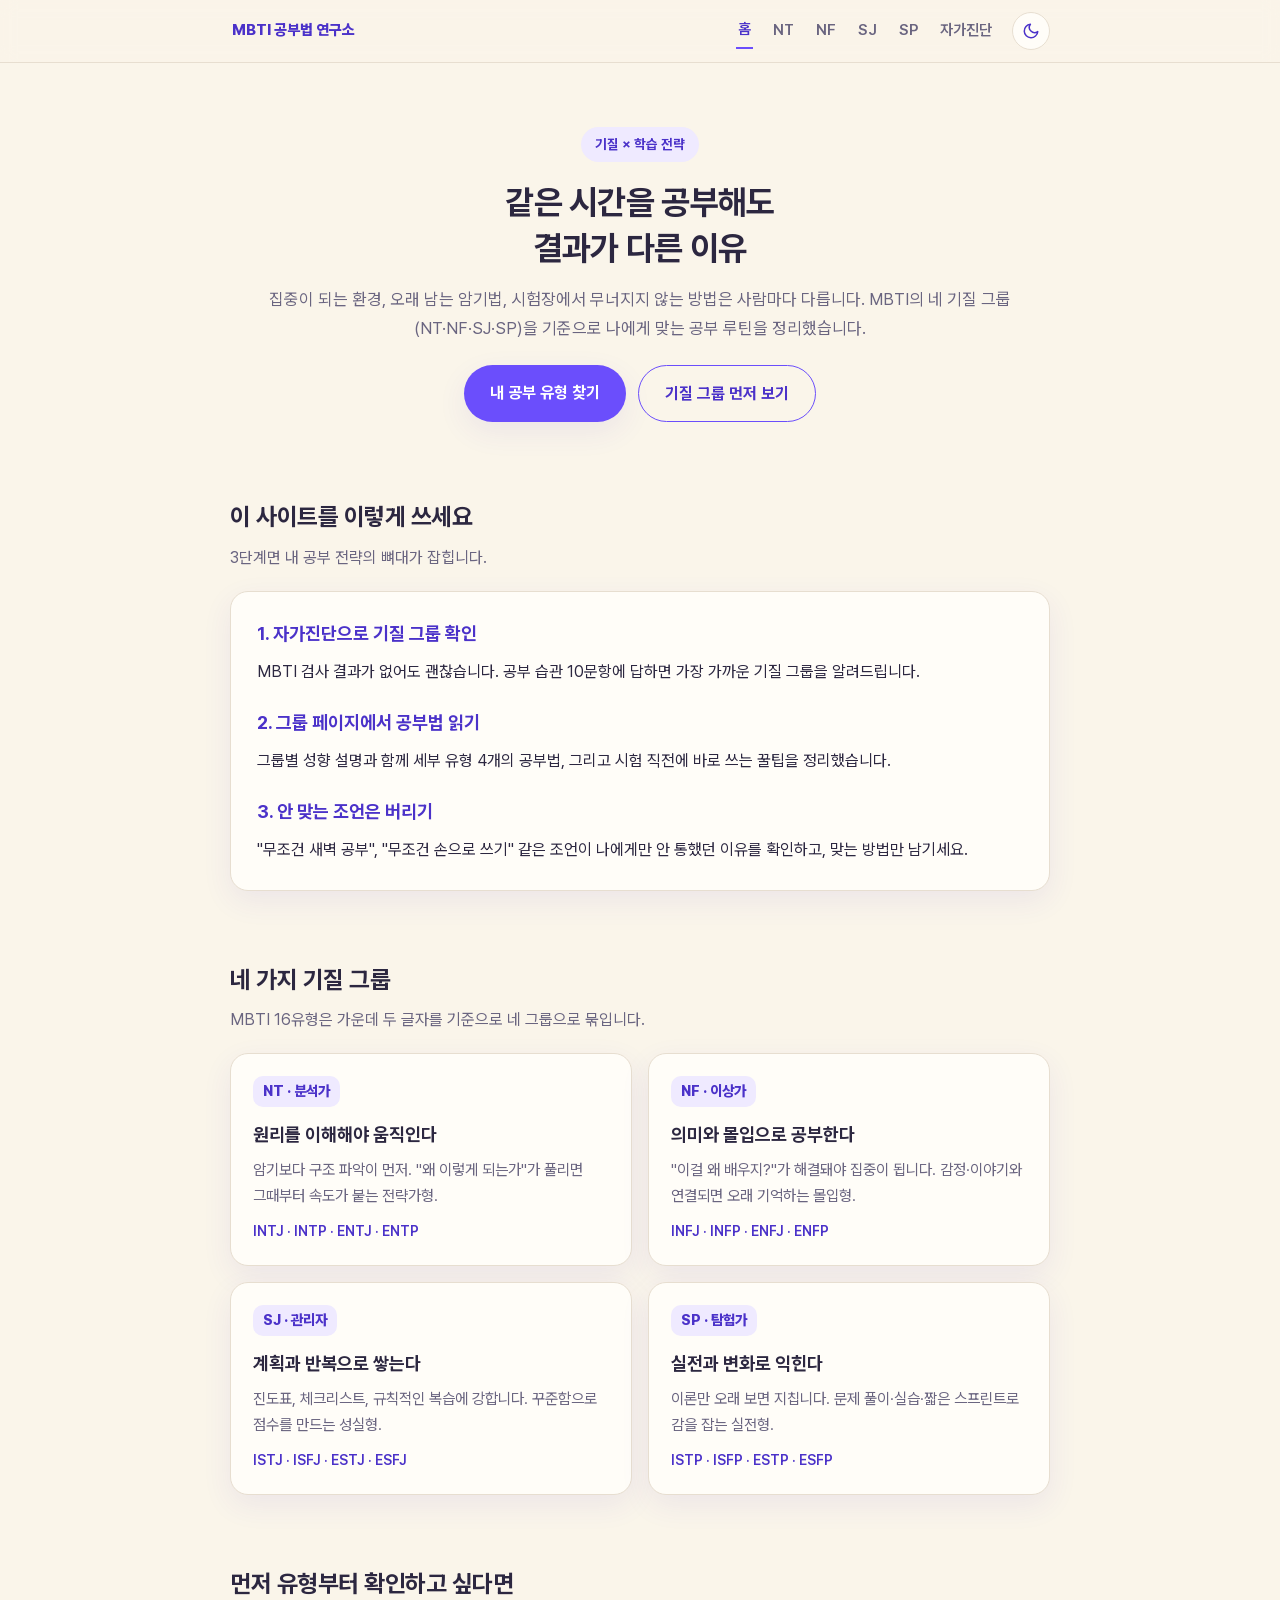
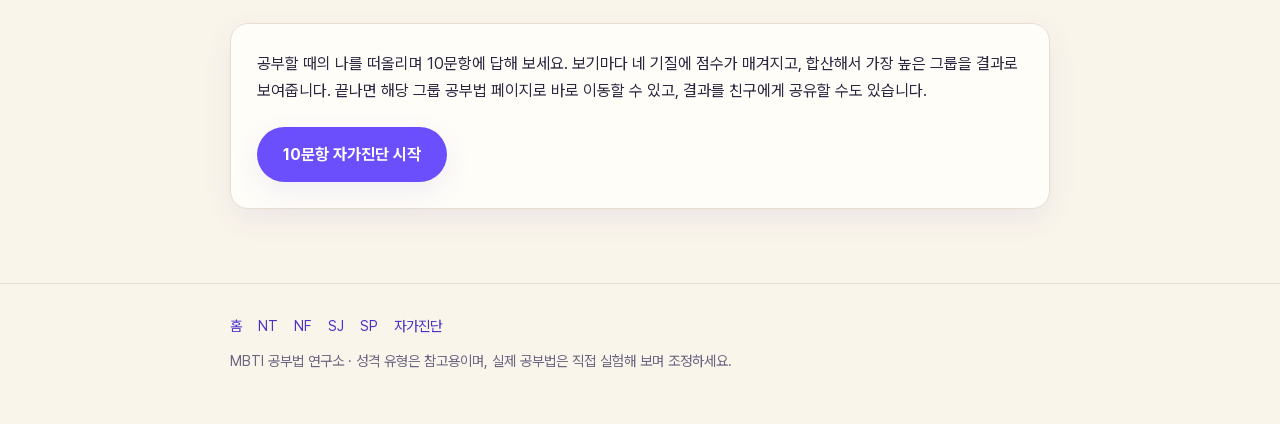
==== index.html @ bf07d215 "라이트·다크 테마 + nav 테마 전환 버튼, Vercel 배포 - style.css: 색 토큰을 라이트/다크 팔레트로 이원화(:root / [data-theme=dark] /  " ====
<!DOCTYPE html>
<html lang="ko">
<head>
<meta charset="UTF-8" />
<meta name="viewport" content="width=device-width, initial-scale=1" />
<title>MBTI 공부법 연구소 — 기질별 공부 전략</title>
<meta name="description" content="NT·NF·SJ·SP 네 가지 기질 그룹별 공부법과 시험 전략, 10문항 자가진단으로 내 공부 유형 찾기." />
<link rel="stylesheet" href="style.css" />
<script>
  (function () {
    try {
      var t = localStorage.getItem("theme");
      if (t === "dark" || t === "light")
        document.documentElement.setAttribute("data-theme", t);
    } catch (e) {}
  })();
</script>
</head>
<body>

<nav class="nav">
  <div class="wrap">
    <a class="brand" href="index.html">MBTI 공부법 연구소</a>
    <a href="index.html" class="active">홈</a>
    <a href="nt.html">NT</a>
    <a href="nf.html">NF</a>
    <a href="sj.html">SJ</a>
    <a href="sp.html">SP</a>
    <a href="test.html">자가진단</a>
  </div>
</nav>

<header class="hero">
  <div class="wrap">
    <span class="tag">기질 × 학습 전략</span>
    <h1>같은 시간을 공부해도<br />결과가 다른 이유</h1>
    <p>
      집중이 되는 환경, 오래 남는 암기법, 시험장에서 무너지지 않는 방법은
      사람마다 다릅니다. MBTI의 네 기질 그룹(NT·NF·SJ·SP)을 기준으로
      나에게 맞는 공부 루틴을 정리했습니다.
    </p>
    <div class="btn-row" style="justify-content:center">
      <a class="btn" href="test.html">내 공부 유형 찾기</a>
      <a class="btn ghost" href="#groups">기질 그룹 먼저 보기</a>
    </div>
  </div>
</header>

<main class="wrap">

  <section>
    <h2>이 사이트를 이렇게 쓰세요</h2>
    <p class="lead">3단계면 내 공부 전략의 뼈대가 잡힙니다.</p>
    <div class="panel">
      <h3>1. 자가진단으로 기질 그룹 확인</h3>
      <p>
        MBTI 검사 결과가 없어도 괜찮습니다. 공부 습관 10문항에 답하면
        가장 가까운 기질 그룹을 알려드립니다.
      </p>
      <h3>2. 그룹 페이지에서 공부법 읽기</h3>
      <p>
        그룹별 성향 설명과 함께 세부 유형 4개의 공부법, 그리고 시험
        직전에 바로 쓰는 꿀팁을 정리했습니다.
      </p>
      <h3>3. 안 맞는 조언은 버리기</h3>
      <p>
        "무조건 새벽 공부", "무조건 손으로 쓰기" 같은 조언이 나에게만
        안 통했던 이유를 확인하고, 맞는 방법만 남기세요.
      </p>
    </div>
  </section>

  <section id="groups">
    <h2>네 가지 기질 그룹</h2>
    <p class="lead">MBTI 16유형은 가운데 두 글자를 기준으로 네 그룹으로 묶입니다.</p>
    <div class="cards">

      <a class="card" href="nt.html">
        <span class="badge">NT · 분석가</span>
        <h3>원리를 이해해야 움직인다</h3>
        <p>
          암기보다 구조 파악이 먼저. "왜 이렇게 되는가"가 풀리면
          그때부터 속도가 붙는 전략가형.
        </p>
        <div class="types">INTJ · INTP · ENTJ · ENTP</div>
      </a>

      <a class="card" href="nf.html">
        <span class="badge">NF · 이상가</span>
        <h3>의미와 몰입으로 공부한다</h3>
        <p>
          "이걸 왜 배우지?"가 해결돼야 집중이 됩니다. 감정·이야기와
          연결되면 오래 기억하는 몰입형.
        </p>
        <div class="types">INFJ · INFP · ENFJ · ENFP</div>
      </a>

      <a class="card" href="sj.html">
        <span class="badge">SJ · 관리자</span>
        <h3>계획과 반복으로 쌓는다</h3>
        <p>
          진도표, 체크리스트, 규칙적인 복습에 강합니다. 꾸준함으로
          점수를 만드는 성실형.
        </p>
        <div class="types">ISTJ · ISFJ · ESTJ · ESFJ</div>
      </a>

      <a class="card" href="sp.html">
        <span class="badge">SP · 탐험가</span>
        <h3>실전과 변화로 익힌다</h3>
        <p>
          이론만 오래 보면 지칩니다. 문제 풀이·실습·짧은 스프린트로
          감을 잡는 실전형.
        </p>
        <div class="types">ISTP · ISFP · ESTP · ESFP</div>
      </a>

    </div>
  </section>

  <section>
    <h2>먼저 유형부터 확인하고 싶다면</h2>
    <div class="panel">
      <p>
        공부할 때의 나를 떠올리며 10문항에 답해 보세요. 보기마다 네
        기질에 점수가 매겨지고, 합산해서 가장 높은 그룹을 결과로
        보여줍니다. 끝나면 해당 그룹 공부법 페이지로 바로 이동할 수
        있고, 결과를 친구에게 공유할 수도 있습니다.
      </p>
      <div class="btn-row">
        <a class="btn" href="test.html">10문항 자가진단 시작</a>
      </div>
    </div>
  </section>

</main>

<footer>
  <div class="wrap">
    <div class="links">
      <a href="index.html">홈</a>
      <a href="nt.html">NT</a>
      <a href="nf.html">NF</a>
      <a href="sj.html">SJ</a>
      <a href="sp.html">SP</a>
      <a href="test.html">자가진단</a>
    </div>
    <p>MBTI 공부법 연구소 · 성격 유형은 참고용이며, 실제 공부법은 직접 실험해 보며 조정하세요.</p>
  </div>
</footer>

<script src="theme.js"></script>
</body>
</html>
---- style.css ----
/* MBTI 공부법 연구소 - 공통 스타일
   크림/보라/Pretendard 디자인 시스템 · 라이트·다크 · 모바일 우선 반응형 */

/* Pretendard 자체 호스팅 (외부 요청 없음) — 가변 폰트 1파일로 모든 굵기 처리 */
@font-face {
  font-family: "Pretendard Variable";
  font-weight: 100 900;
  font-style: normal;
  font-display: swap;
  src: url("fonts/PretendardVariable.woff2") format("woff2");
}

/* ── 라이트(기본) 팔레트 ───────────────────────────── */
:root {
  --cream: #faf5ea;
  --cream-deep: #f2e9d6;
  --card: #fffdf8;
  --purple: #6b4efc;
  --purple-deep: #4b32c9;
  --purple-soft: #efeaff;
  --ink: #2c2740;
  --ink-soft: #6a6580;
  --line: #e7ded0;
  --shadow: 0 10px 30px rgba(75, 50, 201, 0.08);
  --shadow-lg: 0 18px 44px rgba(75, 50, 201, 0.14);
  --nav-bg: rgba(250, 245, 234, 0.82);
  --btn-fg: #ffffff;
  --radius: 18px;
}

/* ── 다크 팔레트 ───────────────────────────────────── */
:root[data-theme="dark"] {
  --cream: #16131e;
  --cream-deep: #1e1a2a;
  --card: #221d31;
  --purple: #8b74ff;
  --purple-deep: #c3b6ff;
  --purple-soft: #2b2442;
  --ink: #ece9f6;
  --ink-soft: #a8a2ba;
  --line: #332c46;
  --shadow: 0 14px 36px rgba(0, 0, 0, 0.45);
  --shadow-lg: 0 22px 50px rgba(0, 0, 0, 0.55);
  --nav-bg: rgba(22, 19, 30, 0.82);
  --btn-fg: #14101f;
}
@media (prefers-color-scheme: dark) {
  :root:not([data-theme="light"]) {
    --cream: #16131e;
    --cream-deep: #1e1a2a;
    --card: #221d31;
    --purple: #8b74ff;
    --purple-deep: #c3b6ff;
    --purple-soft: #2b2442;
    --ink: #ece9f6;
    --ink-soft: #a8a2ba;
    --line: #332c46;
    --shadow: 0 14px 36px rgba(0, 0, 0, 0.45);
    --shadow-lg: 0 22px 50px rgba(0, 0, 0, 0.55);
    --nav-bg: rgba(22, 19, 30, 0.82);
    --btn-fg: #14101f;
  }
}

* { box-sizing: border-box; margin: 0; padding: 0; }

html { scroll-behavior: smooth; }

body {
  font-family: "Pretendard Variable", "Pretendard", -apple-system,
    "Apple SD Gothic Neo", "Malgun Gothic", "Segoe UI", sans-serif;
  background: var(--cream);
  color: var(--ink);
  line-height: 1.72;
  -webkit-font-smoothing: antialiased;
  word-break: keep-all;
}

body, .nav, .card, .panel, .tip, .btn, .q label, .theme-btn, footer {
  transition: background-color 0.25s ease, border-color 0.25s ease, color 0.25s ease;
}

a { color: var(--purple-deep); text-decoration: none; }
a:hover { text-decoration: underline; }
input[type="radio"] { accent-color: var(--purple); }

:focus-visible { outline: 2px solid var(--purple); outline-offset: 2px; border-radius: 6px; }

.wrap { width: 100%; max-width: 860px; margin: 0 auto; padding: 0 20px; }

/* 상단 내비게이션 */
.nav {
  position: sticky;
  top: 0;
  z-index: 20;
  background: var(--nav-bg);
  backdrop-filter: blur(8px);
  border-bottom: 1px solid var(--line);
}
.nav .wrap {
  display: flex;
  align-items: center;
  gap: 6px 18px;
  flex-wrap: wrap;
  padding-top: 12px;
  padding-bottom: 12px;
}
.nav .brand { font-weight: 800; color: var(--purple-deep); margin-right: auto; }
.nav a {
  font-size: 0.94rem;
  font-weight: 600;
  color: var(--ink-soft);
  padding: 4px 2px;
}
.nav a:hover { color: var(--purple-deep); text-decoration: none; }
.nav a.active { color: var(--purple-deep); border-bottom: 2px solid var(--purple); }

/* 테마 전환 버튼 (theme.js가 nav에 주입) */
.theme-btn {
  display: inline-flex;
  align-items: center;
  justify-content: center;
  width: 38px;
  height: 38px;
  border-radius: 50%;
  border: 1px solid var(--line);
  background: var(--card);
  color: var(--purple-deep);
  cursor: pointer;
  padding: 0;
  flex-shrink: 0;
}
.theme-btn:hover { border-color: var(--purple); }
.theme-btn svg { width: 18px; height: 18px; display: block; }
.theme-btn .sun { display: none; }
:root[data-theme="dark"] .theme-btn .sun { display: block; }
:root[data-theme="dark"] .theme-btn .moon { display: none; }
@media (prefers-color-scheme: dark) {
  :root:not([data-theme="light"]) .theme-btn .sun { display: block; }
  :root:not([data-theme="light"]) .theme-btn .moon { display: none; }
}

/* 히어로 */
.hero { padding: 64px 0 40px; text-align: center; }
.hero .tag {
  display: inline-block;
  background: var(--purple-soft);
  color: var(--purple-deep);
  font-weight: 700;
  font-size: 0.85rem;
  padding: 6px 14px;
  border-radius: 999px;
  margin-bottom: 18px;
}
.hero h1 { font-size: 2.1rem; line-height: 1.35; letter-spacing: -0.02em; }
.hero p { color: var(--ink-soft); margin-top: 14px; font-size: 1.05rem; }

/* 섹션 공통 */
section { padding: 34px 0; }
h2 { font-size: 1.5rem; letter-spacing: -0.02em; margin-bottom: 6px; }
h2 + .lead { color: var(--ink-soft); margin-bottom: 20px; }
h3 { font-size: 1.15rem; margin: 22px 0 8px; color: var(--purple-deep); }
p + p { margin-top: 12px; }
ul, ol { margin: 10px 0 10px 1.1rem; }
li { margin: 6px 0; }

/* 버튼 */
.btn {
  display: inline-block;
  background: var(--purple);
  color: var(--btn-fg);
  font-weight: 700;
  padding: 14px 26px;
  border-radius: 999px;
  border: none;
  cursor: pointer;
  font-size: 1rem;
  box-shadow: var(--shadow);
  transition: transform 0.12s ease, background 0.12s ease;
}
.btn:hover { background: var(--purple-deep); text-decoration: none; transform: translateY(-1px); }
.btn:active { transform: translateY(0); }
.btn.ghost {
  background: transparent;
  color: var(--purple-deep);
  border: 1.5px solid var(--purple);
  box-shadow: none;
}
.btn.ghost:hover { background: var(--purple-soft); color: var(--purple-deep); }
.btn-row { display: flex; flex-wrap: wrap; gap: 12px; margin-top: 22px; }

/* 카드 그리드 */
.cards { display: grid; grid-template-columns: repeat(2, 1fr); gap: 16px; }
.card {
  background: var(--card);
  border: 1px solid var(--line);
  border-radius: var(--radius);
  padding: 22px;
  box-shadow: var(--shadow);
  transition: transform 0.14s ease, box-shadow 0.14s ease, border-color 0.14s ease;
}
.card:hover { transform: translateY(-3px); box-shadow: var(--shadow-lg); border-color: var(--purple); }
.card .badge {
  display: inline-block;
  font-weight: 800;
  color: var(--purple-deep);
  background: var(--purple-soft);
  border-radius: 10px;
  padding: 3px 10px;
  font-size: 0.9rem;
}
.card h3 { margin: 12px 0 6px; color: var(--ink); }
.card p { color: var(--ink-soft); font-size: 0.96rem; }
.card .types { margin-top: 10px; font-size: 0.86rem; color: var(--purple-deep); font-weight: 600; }

/* 본문 패널 */
.panel {
  background: var(--card);
  border: 1px solid var(--line);
  border-radius: var(--radius);
  padding: 26px;
  box-shadow: var(--shadow);
  margin-top: 18px;
}
.panel h3:first-child { margin-top: 0; }

.tip {
  background: var(--purple-soft);
  border-radius: 14px;
  padding: 16px 18px;
  margin-top: 14px;
}
.tip strong { color: var(--purple-deep); }

/* 자가진단 */
.q { margin-bottom: 22px; }
.q .qhead { font-weight: 700; margin-bottom: 10px; }
.q .opt { display: block; margin: 8px 0; }
.q .opt input { margin-right: 8px; }
.q label {
  display: block;
  background: var(--card);
  border: 1px solid var(--line);
  border-radius: 12px;
  padding: 12px 14px;
  cursor: pointer;
}
.q label:hover { border-color: var(--purple); }

#result { display: none; }
#result.show { display: block; }
.result-badge { font-size: 2.4rem; font-weight: 800; color: var(--purple-deep); }
.score-row { display: flex; gap: 10px; flex-wrap: wrap; margin-top: 14px; }
.score-chip {
  background: var(--purple-soft);
  color: var(--purple-deep);
  font-weight: 700;
  border-radius: 999px;
  padding: 6px 14px;
  font-size: 0.9rem;
}
.notice { color: var(--ink-soft); font-size: 0.9rem; margin-top: 10px; }

/* 푸터 */
footer {
  border-top: 1px solid var(--line);
  margin-top: 40px;
  padding: 30px 0 50px;
  color: var(--ink-soft);
  font-size: 0.9rem;
}
footer .links { display: flex; gap: 16px; flex-wrap: wrap; margin-bottom: 10px; }

/* 반응형 */
@media (max-width: 620px) {
  .hero { padding: 44px 0 28px; }
  .hero h1 { font-size: 1.6rem; }
  .cards { grid-template-columns: 1fr; }
  .nav .brand { margin-right: 12px; }
}

@media (prefers-reduced-motion: reduce) {
  *, *::before, *::after { transition: none !important; scroll-behavior: auto; }
}
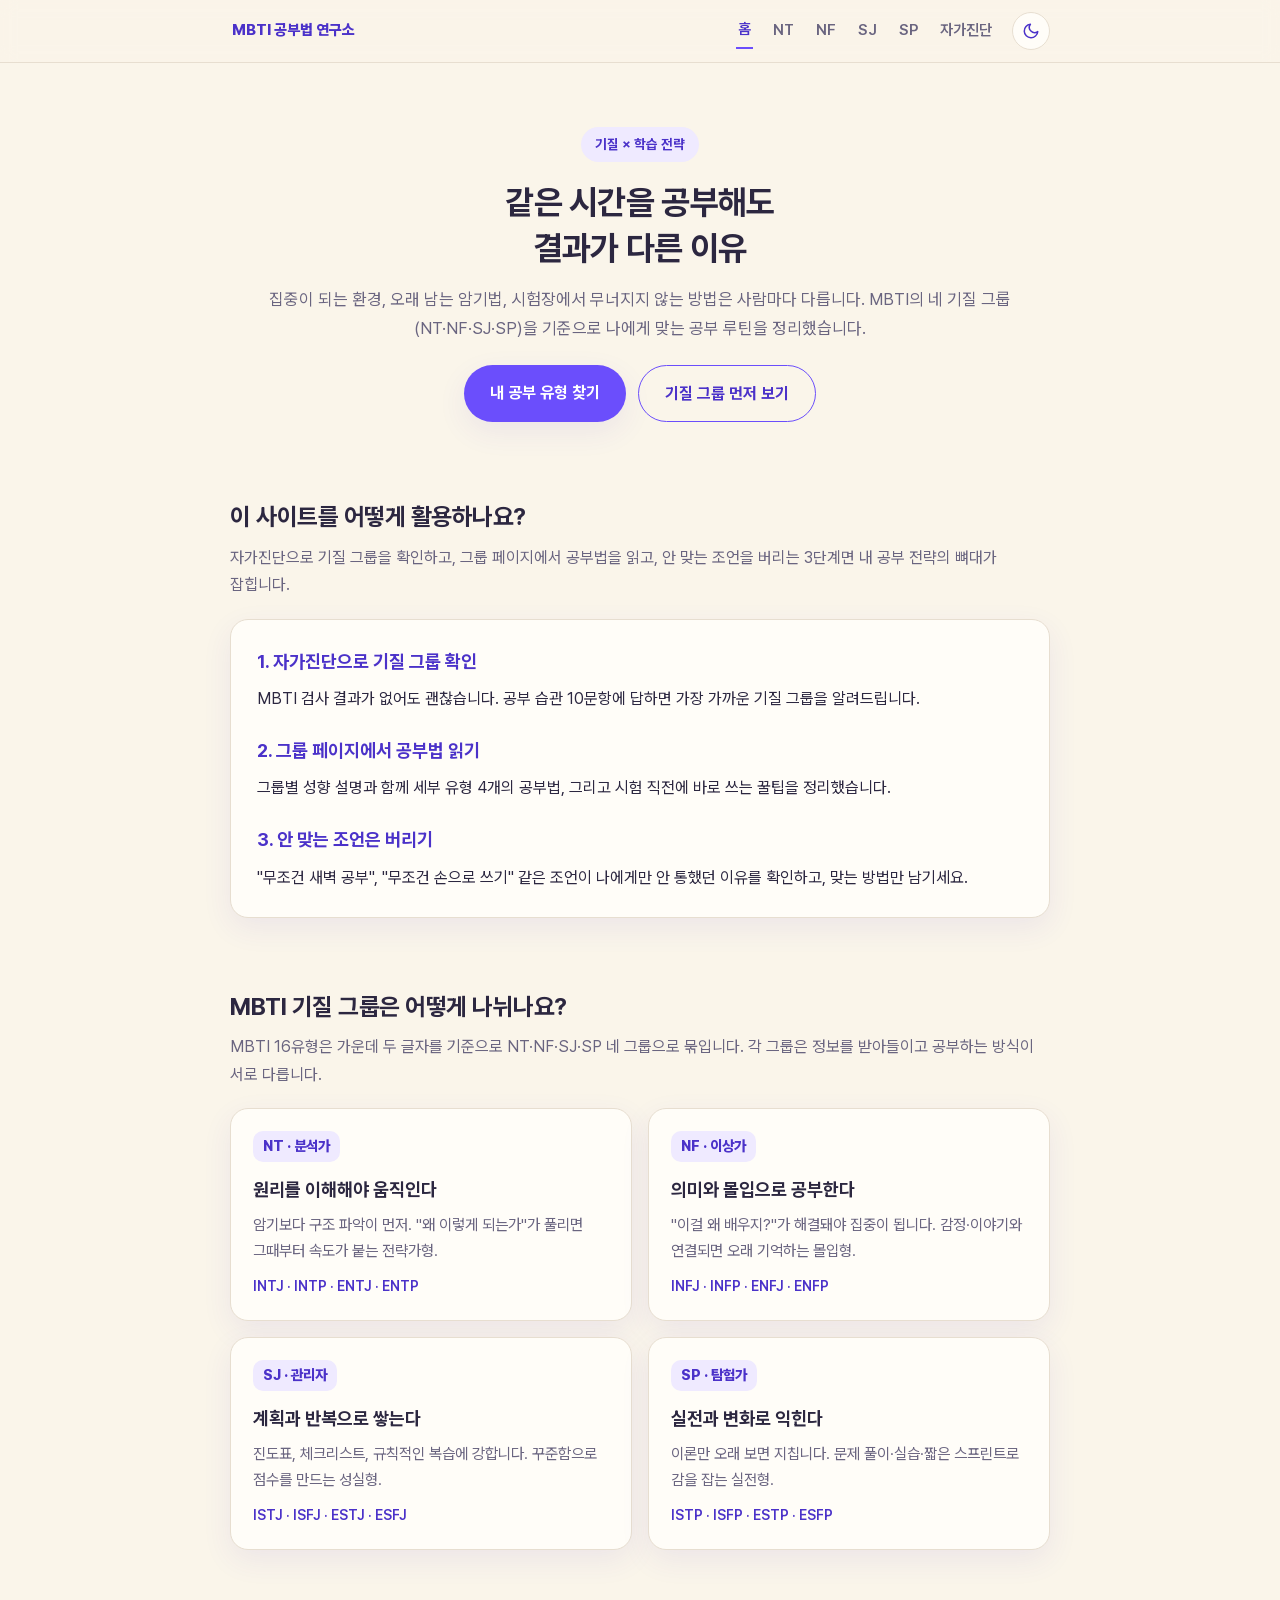
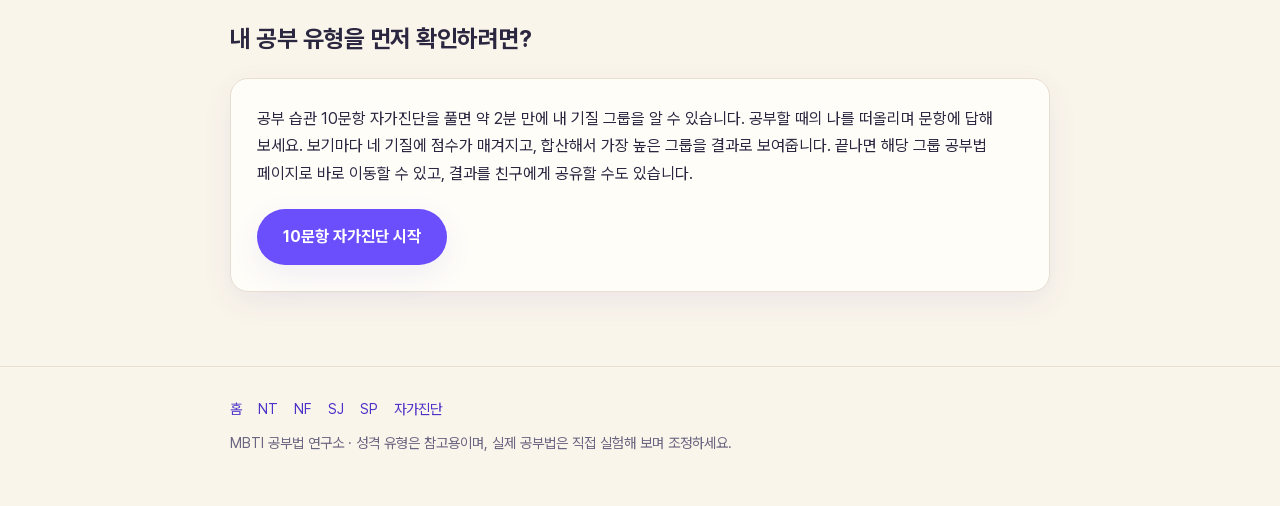
==== commit 54ed5cbe: "SEO·GEO 점검: 페이지별 메타태그, 질문형 소제목, sitemap/robots 추가 - 6개 페이지 title/description을 내용별 고유 문구로 재작성 - canon" ====
--- a/index.html
+++ b/index.html
@@ -3,8 +3,16 @@
 <head>
 <meta charset="UTF-8" />
 <meta name="viewport" content="width=device-width, initial-scale=1" />
-<title>MBTI 공부법 연구소 — 기질별 공부 전략</title>
-<meta name="description" content="NT·NF·SJ·SP 네 가지 기질 그룹별 공부법과 시험 전략, 10문항 자가진단으로 내 공부 유형 찾기." />
+<title>기질별 공부법과 공부 유형 자가진단 — MBTI 공부법 연구소</title>
+<meta name="description" content="MBTI 네 기질 그룹(NT·NF·SJ·SP)별 공부법과 시험 전략을 정리했습니다. 공부 습관 10문항 자가진단으로 내게 맞는 학습 루틴과 기질 그룹을 약 2분 만에 확인하세요." />
+<link rel="canonical" href="https://mbti-test.vercel.app/" />
+<meta property="og:type" content="website" />
+<meta property="og:site_name" content="MBTI 공부법 연구소" />
+<meta property="og:locale" content="ko_KR" />
+<meta property="og:title" content="기질별 공부법과 공부 유형 자가진단 — MBTI 공부법 연구소" />
+<meta property="og:description" content="MBTI 네 기질 그룹(NT·NF·SJ·SP)별 공부법과 시험 전략을 정리했습니다. 공부 습관 10문항 자가진단으로 내게 맞는 학습 루틴과 기질 그룹을 약 2분 만에 확인하세요." />
+<meta property="og:url" content="https://mbti-test.vercel.app/" />
+<meta name="twitter:card" content="summary" />
 <link rel="stylesheet" href="style.css" />
 <script>
   (function () {
@@ -49,8 +57,8 @@
 <main class="wrap">
 
   <section>
-    <h2>이 사이트를 이렇게 쓰세요</h2>
-    <p class="lead">3단계면 내 공부 전략의 뼈대가 잡힙니다.</p>
+    <h2>이 사이트를 어떻게 활용하나요?</h2>
+    <p class="lead">자가진단으로 기질 그룹을 확인하고, 그룹 페이지에서 공부법을 읽고, 안 맞는 조언을 버리는 3단계면 내 공부 전략의 뼈대가 잡힙니다.</p>
     <div class="panel">
       <h3>1. 자가진단으로 기질 그룹 확인</h3>
       <p>
@@ -71,8 +79,8 @@
   </section>
 
   <section id="groups">
-    <h2>네 가지 기질 그룹</h2>
-    <p class="lead">MBTI 16유형은 가운데 두 글자를 기준으로 네 그룹으로 묶입니다.</p>
+    <h2>MBTI 기질 그룹은 어떻게 나뉘나요?</h2>
+    <p class="lead">MBTI 16유형은 가운데 두 글자를 기준으로 NT·NF·SJ·SP 네 그룹으로 묶입니다. 각 그룹은 정보를 받아들이고 공부하는 방식이 서로 다릅니다.</p>
     <div class="cards">
 
       <a class="card" href="nt.html">
@@ -119,10 +127,11 @@
   </section>
 
   <section>
-    <h2>먼저 유형부터 확인하고 싶다면</h2>
+    <h2>내 공부 유형을 먼저 확인하려면?</h2>
     <div class="panel">
       <p>
-        공부할 때의 나를 떠올리며 10문항에 답해 보세요. 보기마다 네
+        공부 습관 10문항 자가진단을 풀면 약 2분 만에 내 기질 그룹을 알 수 있습니다.
+        공부할 때의 나를 떠올리며 문항에 답해 보세요. 보기마다 네
         기질에 점수가 매겨지고, 합산해서 가장 높은 그룹을 결과로
         보여줍니다. 끝나면 해당 그룹 공부법 페이지로 바로 이동할 수
         있고, 결과를 친구에게 공유할 수도 있습니다.
--- a/style.css
+++ b/style.css
@@ -84,7 +84,10 @@
 a:hover { text-decoration: underline; }
 input[type="radio"] { accent-color: var(--purple); }
 
-:focus-visible { outline: 2px solid var(--purple); outline-offset: 2px; border-radius: 6px; }
+a:focus-visible, button:focus-visible, input:focus-visible {
+  outline: 2px solid var(--purple);
+  outline-offset: 2px;
+}
 
 .wrap { width: 100%; max-width: 860px; margin: 0 auto; padding: 0 20px; }
 
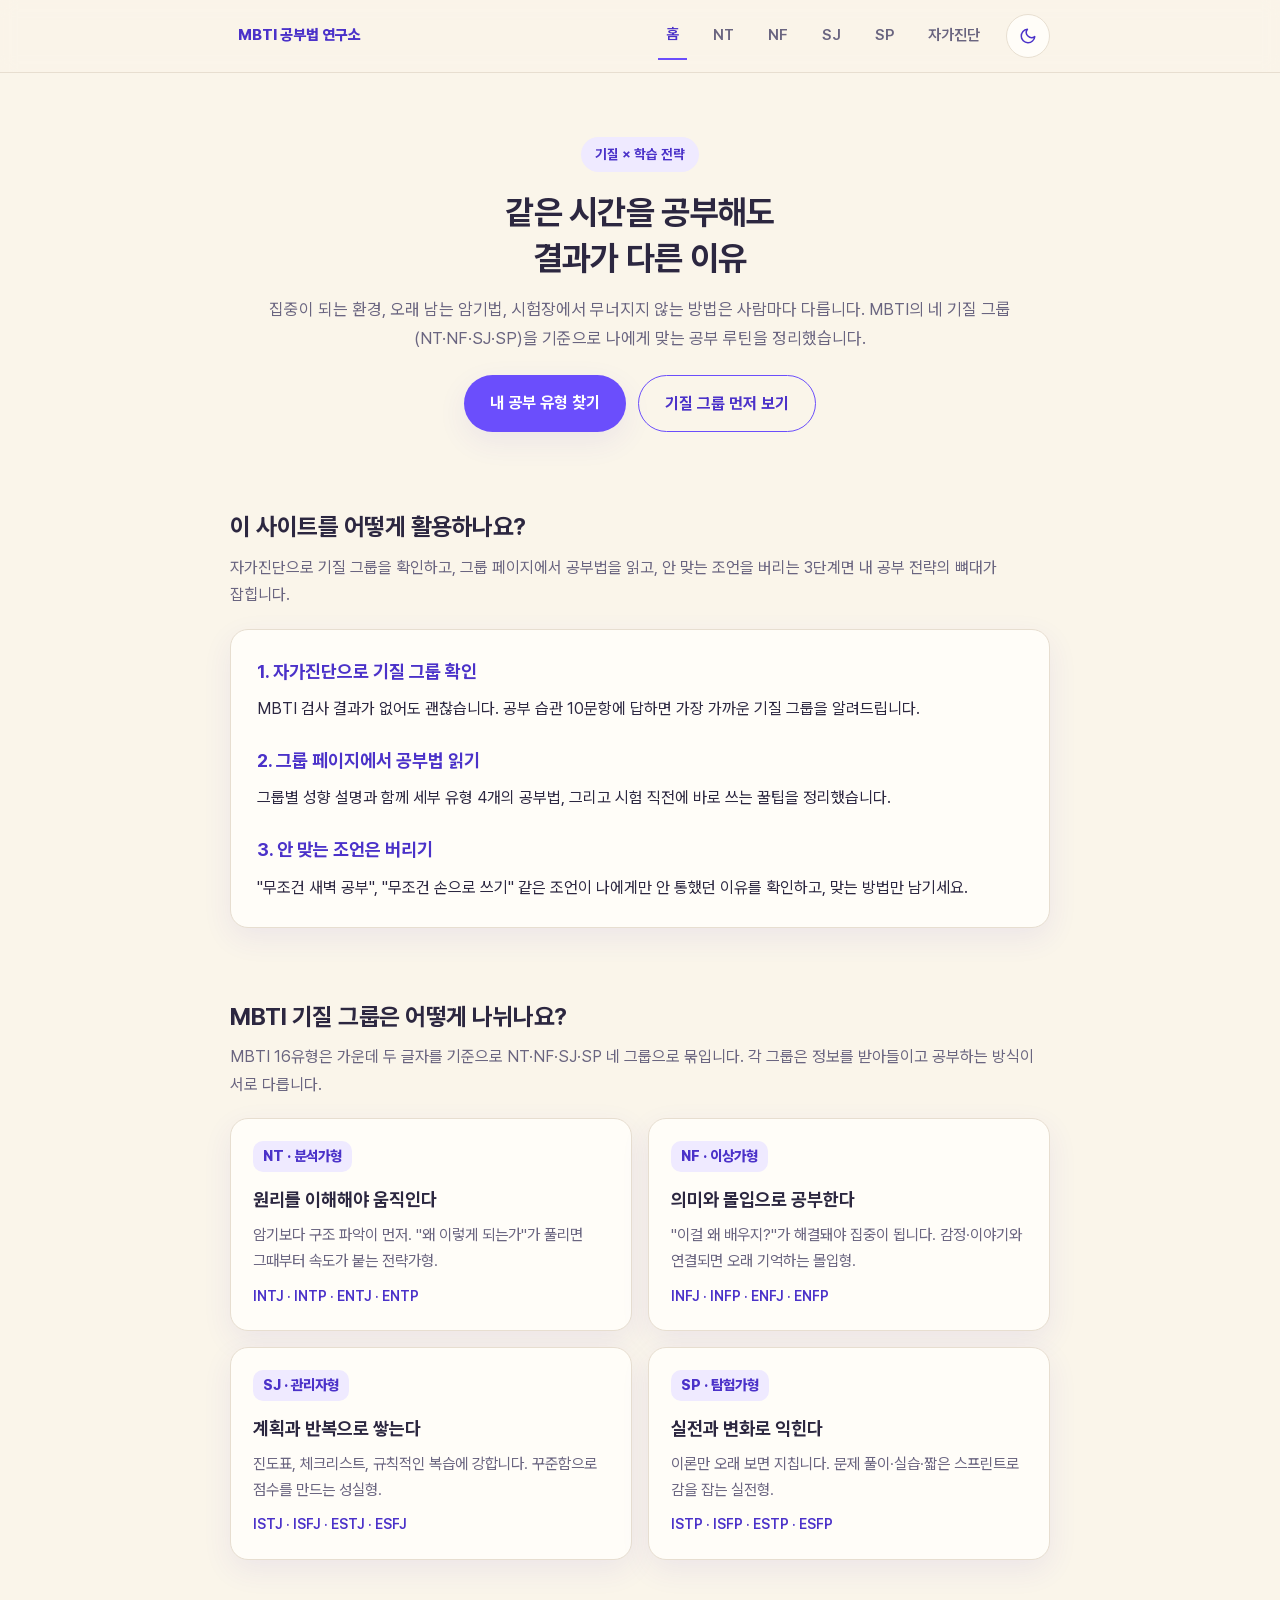
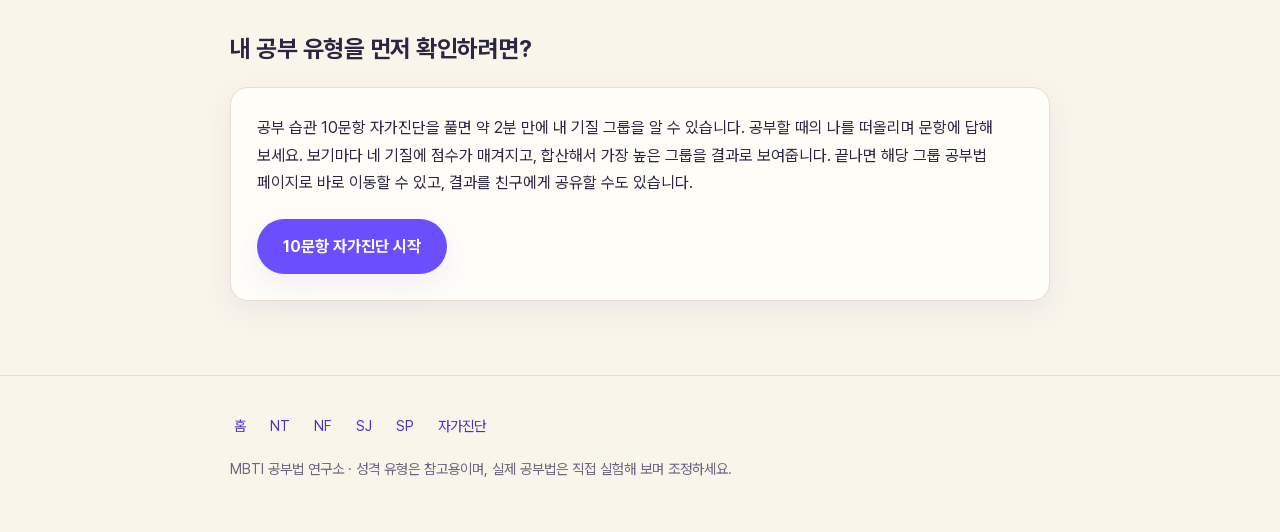
==== commit 2be6555c: "검수 3인 지적사항 반영: 모바일 터치 타깃·JSON-LD·문구 정리 모바일/접근성: - .nav a 탭 영역 확대(padding 10/8, min-height 44px), .na" ====
--- a/index.html
+++ b/index.html
@@ -1,18 +1,28 @@
 <!DOCTYPE html>
 <html lang="ko">
 <head>
+  <meta name="google-site-verification" content="OmsJl4196jeodCeuqnz55Ts5pjZK7mvcsPDxURhZN40" />
+  <meta name="naver-site-verification" content="2109586b0d9694d1778a50fcbfa9ce0bea9be3d9" />
 <meta charset="UTF-8" />
 <meta name="viewport" content="width=device-width, initial-scale=1" />
+<link rel="icon" type="image/svg+xml" href="favicon.svg" />
 <title>기질별 공부법과 공부 유형 자가진단 — MBTI 공부법 연구소</title>
 <meta name="description" content="MBTI 네 기질 그룹(NT·NF·SJ·SP)별 공부법과 시험 전략을 정리했습니다. 공부 습관 10문항 자가진단으로 내게 맞는 학습 루틴과 기질 그룹을 약 2분 만에 확인하세요." />
-<link rel="canonical" href="https://mbti-test.vercel.app/" />
+<link rel="canonical" href="https://mbti-test-bay.vercel.app/" />
 <meta property="og:type" content="website" />
 <meta property="og:site_name" content="MBTI 공부법 연구소" />
 <meta property="og:locale" content="ko_KR" />
 <meta property="og:title" content="기질별 공부법과 공부 유형 자가진단 — MBTI 공부법 연구소" />
 <meta property="og:description" content="MBTI 네 기질 그룹(NT·NF·SJ·SP)별 공부법과 시험 전략을 정리했습니다. 공부 습관 10문항 자가진단으로 내게 맞는 학습 루틴과 기질 그룹을 약 2분 만에 확인하세요." />
-<meta property="og:url" content="https://mbti-test.vercel.app/" />
-<meta name="twitter:card" content="summary" />
+<meta property="og:url" content="https://mbti-test-bay.vercel.app/" />
+<meta property="og:image" content="https://mbti-test-bay.vercel.app/og-image.png" />
+<meta property="og:image:width" content="1200" />
+<meta property="og:image:height" content="630" />
+<meta property="og:image:alt" content="MBTI 공부법 연구소 — 기질 그룹별 공부법과 공부 유형 자가진단" />
+<meta name="twitter:card" content="summary_large_image" />
+<meta name="twitter:title" content="기질별 공부법과 공부 유형 자가진단 — MBTI 공부법 연구소" />
+<meta name="twitter:description" content="MBTI 네 기질 그룹(NT·NF·SJ·SP)별 공부법과 시험 전략을 정리했습니다. 공부 습관 10문항 자가진단으로 내게 맞는 학습 루틴과 기질 그룹을 약 2분 만에 확인하세요." />
+<meta name="twitter:image" content="https://mbti-test-bay.vercel.app/og-image.png" />
 <link rel="stylesheet" href="style.css" />
 <script>
   (function () {
@@ -22,6 +32,36 @@
         document.documentElement.setAttribute("data-theme", t);
     } catch (e) {}
   })();
+</script>
+<script type="application/ld+json">
+{
+  "@context": "https://schema.org",
+  "@graph": [
+    {
+      "@type": "WebSite",
+      "@id": "https://mbti-test-bay.vercel.app/#website",
+      "url": "https://mbti-test-bay.vercel.app/",
+      "name": "MBTI 공부법 연구소",
+      "description": "MBTI 네 기질 그룹(NT·NF·SJ·SP)별 공부법과 시험 전략, 공부 습관 10문항 자가진단을 제공하는 콘텐츠 사이트.",
+      "inLanguage": "ko"
+    },
+    {
+      "@type": "WebPage",
+      "@id": "https://mbti-test-bay.vercel.app/#webpage",
+      "url": "https://mbti-test-bay.vercel.app/",
+      "name": "기질별 공부법과 공부 유형 자가진단 — MBTI 공부법 연구소",
+      "isPartOf": { "@id": "https://mbti-test-bay.vercel.app/#website" },
+      "primaryImageOfPage": "https://mbti-test-bay.vercel.app/og-image.png",
+      "inLanguage": "ko"
+    },
+    {
+      "@type": "BreadcrumbList",
+      "itemListElement": [
+        { "@type": "ListItem", "position": 1, "name": "홈", "item": "https://mbti-test-bay.vercel.app/" }
+      ]
+    }
+  ]
+}
 </script>
 </head>
 <body>
@@ -84,7 +124,7 @@
     <div class="cards">
 
       <a class="card" href="nt.html">
-        <span class="badge">NT · 분석가</span>
+        <span class="badge">NT · 분석가형</span>
         <h3>원리를 이해해야 움직인다</h3>
         <p>
           암기보다 구조 파악이 먼저. "왜 이렇게 되는가"가 풀리면
@@ -94,7 +134,7 @@
       </a>
 
       <a class="card" href="nf.html">
-        <span class="badge">NF · 이상가</span>
+        <span class="badge">NF · 이상가형</span>
         <h3>의미와 몰입으로 공부한다</h3>
         <p>
           "이걸 왜 배우지?"가 해결돼야 집중이 됩니다. 감정·이야기와
@@ -104,7 +144,7 @@
       </a>
 
       <a class="card" href="sj.html">
-        <span class="badge">SJ · 관리자</span>
+        <span class="badge">SJ · 관리자형</span>
         <h3>계획과 반복으로 쌓는다</h3>
         <p>
           진도표, 체크리스트, 규칙적인 복습에 강합니다. 꾸준함으로
@@ -114,7 +154,7 @@
       </a>
 
       <a class="card" href="sp.html">
-        <span class="badge">SP · 탐험가</span>
+        <span class="badge">SP · 탐험가형</span>
         <h3>실전과 변화로 익힌다</h3>
         <p>
           이론만 오래 보면 지칩니다. 문제 풀이·실습·짧은 스프린트로
--- a/style.css
+++ b/style.css
@@ -103,7 +103,7 @@
 .nav .wrap {
   display: flex;
   align-items: center;
-  gap: 6px 18px;
+  gap: 10px 18px;
   flex-wrap: wrap;
   padding-top: 12px;
   padding-bottom: 12px;
@@ -113,7 +113,10 @@
   font-size: 0.94rem;
   font-weight: 600;
   color: var(--ink-soft);
-  padding: 4px 2px;
+  padding: 10px 8px;
+  min-height: 44px;
+  display: inline-flex;
+  align-items: center;
 }
 .nav a:hover { color: var(--purple-deep); text-decoration: none; }
 .nav a.active { color: var(--purple-deep); border-bottom: 2px solid var(--purple); }
@@ -123,8 +126,8 @@
   display: inline-flex;
   align-items: center;
   justify-content: center;
-  width: 38px;
-  height: 38px;
+  width: 44px;
+  height: 44px;
   border-radius: 50%;
   border: 1px solid var(--line);
   background: var(--card);
@@ -252,7 +255,7 @@
 
 #result { display: none; }
 #result.show { display: block; }
-.result-badge { font-size: 2.4rem; font-weight: 800; color: var(--purple-deep); }
+.result-badge { font-size: clamp(1.6rem, 7vw, 2.4rem); font-weight: 800; color: var(--purple-deep); }
 .score-row { display: flex; gap: 10px; flex-wrap: wrap; margin-top: 14px; }
 .score-chip {
   background: var(--purple-soft);
@@ -272,7 +275,8 @@
   color: var(--ink-soft);
   font-size: 0.9rem;
 }
-footer .links { display: flex; gap: 16px; flex-wrap: wrap; margin-bottom: 10px; }
+footer .links { display: flex; gap: 4px 16px; flex-wrap: wrap; margin-bottom: 10px; }
+footer .links a { padding: 8px 4px; display: inline-block; }
 
 /* 반응형 */
 @media (max-width: 620px) {
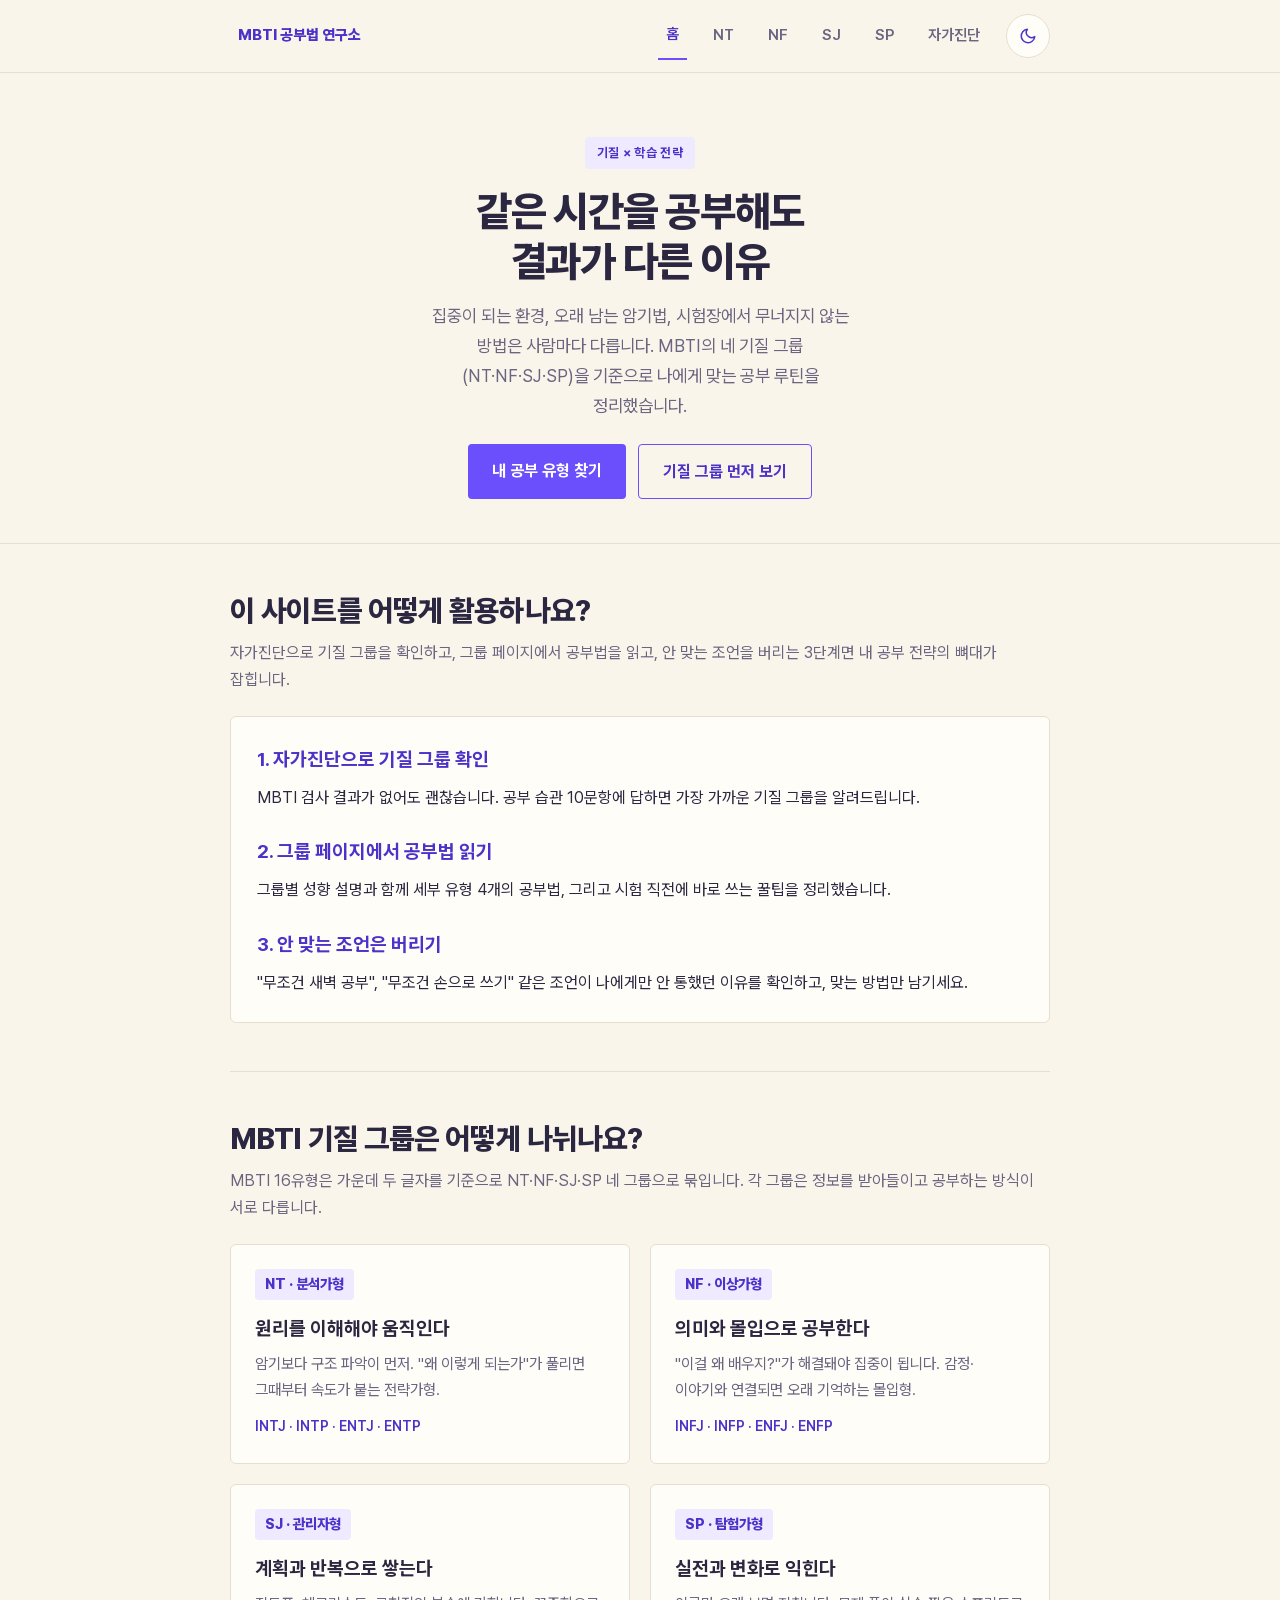
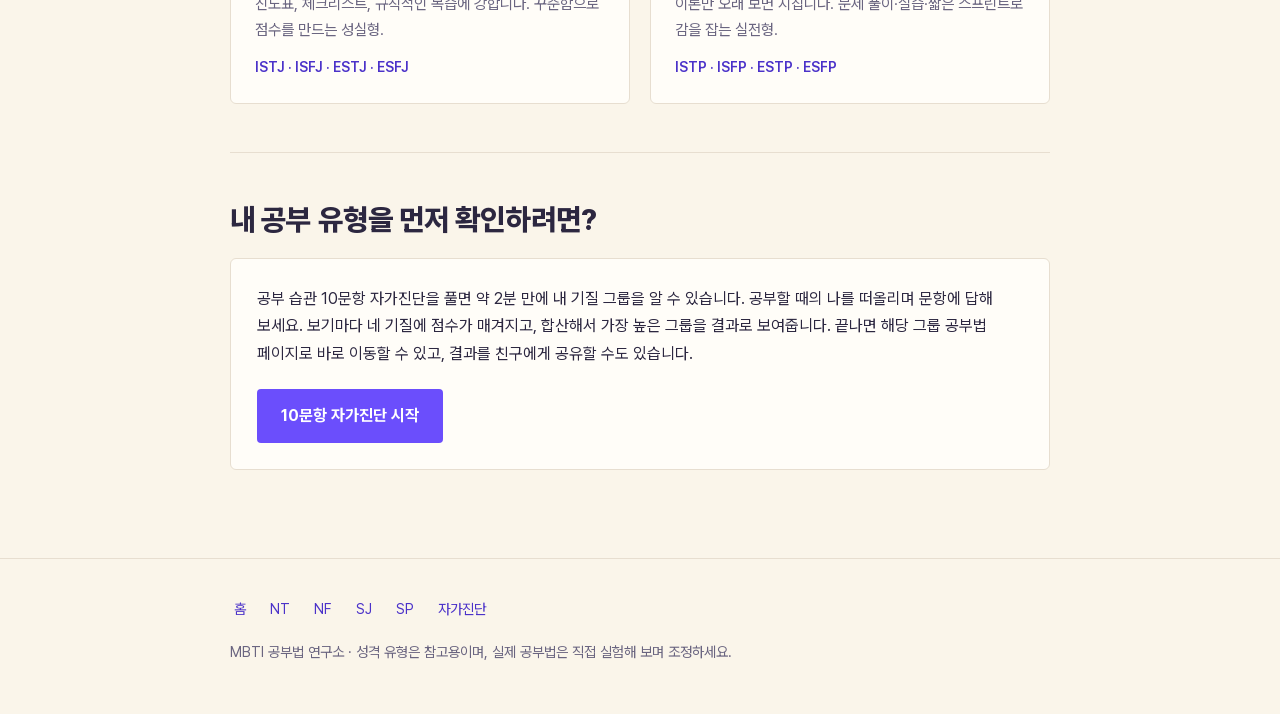
==== commit 811ff6ed: "index.html: 구글 사이트 이름 구조화 데이터 지정 ("똑똑한 공부습관 mbti 공부법") WebSite 노드 name을 검색용 사이트 이름으로 설정하고 기존 브랜드명은 a" ====
--- a/index.html
+++ b/index.html
@@ -6,6 +6,14 @@
 <meta charset="UTF-8" />
 <meta name="viewport" content="width=device-width, initial-scale=1" />
 <link rel="icon" type="image/svg+xml" href="favicon.svg" />
+<!-- Google tag (gtag.js) — GA4. 6개 페이지에서 동일하게 유지 -->
+<script async src="https://www.googletagmanager.com/gtag/js?id=G-HWPFEBZ1ZM"></script>
+<script>
+  window.dataLayer = window.dataLayer || [];
+  function gtag(){dataLayer.push(arguments);}
+  gtag('js', new Date());
+  gtag('config', 'G-HWPFEBZ1ZM');
+</script>
 <title>기질별 공부법과 공부 유형 자가진단 — MBTI 공부법 연구소</title>
 <meta name="description" content="MBTI 네 기질 그룹(NT·NF·SJ·SP)별 공부법과 시험 전략을 정리했습니다. 공부 습관 10문항 자가진단으로 내게 맞는 학습 루틴과 기질 그룹을 약 2분 만에 확인하세요." />
 <link rel="canonical" href="https://mbti-test-bay.vercel.app/" />
@@ -41,7 +49,8 @@
       "@type": "WebSite",
       "@id": "https://mbti-test-bay.vercel.app/#website",
       "url": "https://mbti-test-bay.vercel.app/",
-      "name": "MBTI 공부법 연구소",
+      "name": "똑똑한 공부습관 mbti 공부법",
+      "alternateName": "MBTI 공부법 연구소",
       "description": "MBTI 네 기질 그룹(NT·NF·SJ·SP)별 공부법과 시험 전략, 공부 습관 10문항 자가진단을 제공하는 콘텐츠 사이트.",
       "inLanguage": "ko"
     },
--- a/style.css
+++ b/style.css
@@ -21,11 +21,11 @@
   --ink: #2c2740;
   --ink-soft: #6a6580;
   --line: #e7ded0;
-  --shadow: 0 10px 30px rgba(75, 50, 201, 0.08);
-  --shadow-lg: 0 18px 44px rgba(75, 50, 201, 0.14);
-  --nav-bg: rgba(250, 245, 234, 0.82);
+  --shadow: 0 1px 2px rgba(44, 39, 64, 0.05);
+  --shadow-lg: 0 4px 14px rgba(44, 39, 64, 0.10);
+  --nav-bg: rgba(250, 245, 234, 0.9);
   --btn-fg: #ffffff;
-  --radius: 18px;
+  --radius: 6px;
 }
 
 /* ── 다크 팔레트 ───────────────────────────────────── */
@@ -39,9 +39,9 @@
   --ink: #ece9f6;
   --ink-soft: #a8a2ba;
   --line: #332c46;
-  --shadow: 0 14px 36px rgba(0, 0, 0, 0.45);
-  --shadow-lg: 0 22px 50px rgba(0, 0, 0, 0.55);
-  --nav-bg: rgba(22, 19, 30, 0.82);
+  --shadow: 0 1px 2px rgba(0, 0, 0, 0.4);
+  --shadow-lg: 0 6px 18px rgba(0, 0, 0, 0.5);
+  --nav-bg: rgba(22, 19, 30, 0.9);
   --btn-fg: #14101f;
 }
 @media (prefers-color-scheme: dark) {
@@ -55,9 +55,9 @@
     --ink: #ece9f6;
     --ink-soft: #a8a2ba;
     --line: #332c46;
-    --shadow: 0 14px 36px rgba(0, 0, 0, 0.45);
-    --shadow-lg: 0 22px 50px rgba(0, 0, 0, 0.55);
-    --nav-bg: rgba(22, 19, 30, 0.82);
+    --shadow: 0 1px 2px rgba(0, 0, 0, 0.4);
+    --shadow-lg: 0 6px 18px rgba(0, 0, 0, 0.5);
+    --nav-bg: rgba(22, 19, 30, 0.9);
     --btn-fg: #14101f;
   }
 }
@@ -147,25 +147,27 @@
 }
 
 /* 히어로 */
-.hero { padding: 64px 0 40px; text-align: center; }
+.hero { padding: 64px 0 44px; text-align: center; border-bottom: 1px solid var(--line); }
 .hero .tag {
   display: inline-block;
   background: var(--purple-soft);
   color: var(--purple-deep);
   font-weight: 700;
-  font-size: 0.85rem;
-  padding: 6px 14px;
-  border-radius: 999px;
+  font-size: 0.8rem;
+  letter-spacing: 0.02em;
+  padding: 5px 12px;
+  border-radius: 4px;
   margin-bottom: 18px;
 }
-.hero h1 { font-size: 2.1rem; line-height: 1.35; letter-spacing: -0.02em; }
-.hero p { color: var(--ink-soft); margin-top: 14px; font-size: 1.05rem; }
+.hero h1 { font-size: 2.6rem; line-height: 1.2; letter-spacing: -0.03em; font-weight: 800; }
+.hero p { color: var(--ink-soft); margin: 14px auto 0; font-size: 1.1rem; max-width: 42ch; }
 
 /* 섹션 공통 */
-section { padding: 34px 0; }
-h2 { font-size: 1.5rem; letter-spacing: -0.02em; margin-bottom: 6px; }
-h2 + .lead { color: var(--ink-soft); margin-bottom: 20px; }
-h3 { font-size: 1.15rem; margin: 22px 0 8px; color: var(--purple-deep); }
+section { padding: 48px 0; }
+section + section { border-top: 1px solid var(--line); }
+h2 { font-size: 1.85rem; font-weight: 800; line-height: 1.3; letter-spacing: -0.03em; margin-bottom: 8px; }
+h2 + .lead { color: var(--ink-soft); margin-bottom: 22px; }
+h3 { font-size: 1.2rem; margin: 24px 0 8px; color: var(--purple-deep); }
 p + p { margin-top: 12px; }
 ul, ol { margin: 10px 0 10px 1.1rem; }
 li { margin: 6px 0; }
@@ -176,48 +178,47 @@
   background: var(--purple);
   color: var(--btn-fg);
   font-weight: 700;
-  padding: 14px 26px;
-  border-radius: 999px;
+  padding: 13px 24px;
+  border-radius: 4px;
   border: none;
   cursor: pointer;
   font-size: 1rem;
-  box-shadow: var(--shadow);
-  transition: transform 0.12s ease, background 0.12s ease;
-}
-.btn:hover { background: var(--purple-deep); text-decoration: none; transform: translateY(-1px); }
-.btn:active { transform: translateY(0); }
+  transition: background 0.12s ease;
+}
+.btn:hover { background: var(--purple-deep); text-decoration: none; }
+.btn:active { background: var(--purple-deep); }
 .btn.ghost {
   background: transparent;
   color: var(--purple-deep);
   border: 1.5px solid var(--purple);
-  box-shadow: none;
 }
 .btn.ghost:hover { background: var(--purple-soft); color: var(--purple-deep); }
 .btn-row { display: flex; flex-wrap: wrap; gap: 12px; margin-top: 22px; }
 
 /* 카드 그리드 */
-.cards { display: grid; grid-template-columns: repeat(2, 1fr); gap: 16px; }
+.cards { display: grid; grid-template-columns: repeat(2, 1fr); gap: 20px; }
 .card {
   background: var(--card);
   border: 1px solid var(--line);
   border-radius: var(--radius);
-  padding: 22px;
-  box-shadow: var(--shadow);
-  transition: transform 0.14s ease, box-shadow 0.14s ease, border-color 0.14s ease;
-}
-.card:hover { transform: translateY(-3px); box-shadow: var(--shadow-lg); border-color: var(--purple); }
+  padding: 24px;
+  display: flex;
+  flex-direction: column;
+  transition: border-color 0.14s ease, box-shadow 0.14s ease;
+}
+.card:hover { border-color: var(--purple); box-shadow: var(--shadow-lg); }
 .card .badge {
-  display: inline-block;
+  align-self: flex-start;
   font-weight: 800;
   color: var(--purple-deep);
   background: var(--purple-soft);
-  border-radius: 10px;
+  border-radius: 4px;
   padding: 3px 10px;
   font-size: 0.9rem;
 }
 .card h3 { margin: 12px 0 6px; color: var(--ink); }
 .card p { color: var(--ink-soft); font-size: 0.96rem; }
-.card .types { margin-top: 10px; font-size: 0.86rem; color: var(--purple-deep); font-weight: 600; }
+.card .types { margin-top: auto; padding-top: 12px; font-size: 0.86rem; color: var(--purple-deep); font-weight: 600; }
 
 /* 본문 패널 */
 .panel {
@@ -225,16 +226,16 @@
   border: 1px solid var(--line);
   border-radius: var(--radius);
   padding: 26px;
-  box-shadow: var(--shadow);
   margin-top: 18px;
 }
 .panel h3:first-child { margin-top: 0; }
 
 .tip {
   background: var(--purple-soft);
-  border-radius: 14px;
-  padding: 16px 18px;
-  margin-top: 14px;
+  border-left: 3px solid var(--purple);
+  border-radius: 0 6px 6px 0;
+  padding: 14px 18px;
+  margin-top: 12px;
 }
 .tip strong { color: var(--purple-deep); }
 
@@ -247,7 +248,7 @@
   display: block;
   background: var(--card);
   border: 1px solid var(--line);
-  border-radius: 12px;
+  border-radius: 6px;
   padding: 12px 14px;
   cursor: pointer;
 }
@@ -255,13 +256,13 @@
 
 #result { display: none; }
 #result.show { display: block; }
-.result-badge { font-size: clamp(1.6rem, 7vw, 2.4rem); font-weight: 800; color: var(--purple-deep); }
+.result-badge { font-size: clamp(1.7rem, 7vw, 2.6rem); font-weight: 800; color: var(--purple-deep); }
 .score-row { display: flex; gap: 10px; flex-wrap: wrap; margin-top: 14px; }
 .score-chip {
   background: var(--purple-soft);
   color: var(--purple-deep);
   font-weight: 700;
-  border-radius: 999px;
+  border-radius: 4px;
   padding: 6px 14px;
   font-size: 0.9rem;
 }
@@ -281,7 +282,9 @@
 /* 반응형 */
 @media (max-width: 620px) {
   .hero { padding: 44px 0 28px; }
-  .hero h1 { font-size: 1.6rem; }
+  .hero h1 { font-size: 1.9rem; }
+  h2 { font-size: 1.45rem; }
+  section { padding: 36px 0; }
   .cards { grid-template-columns: 1fr; }
   .nav .brand { margin-right: 12px; }
 }
